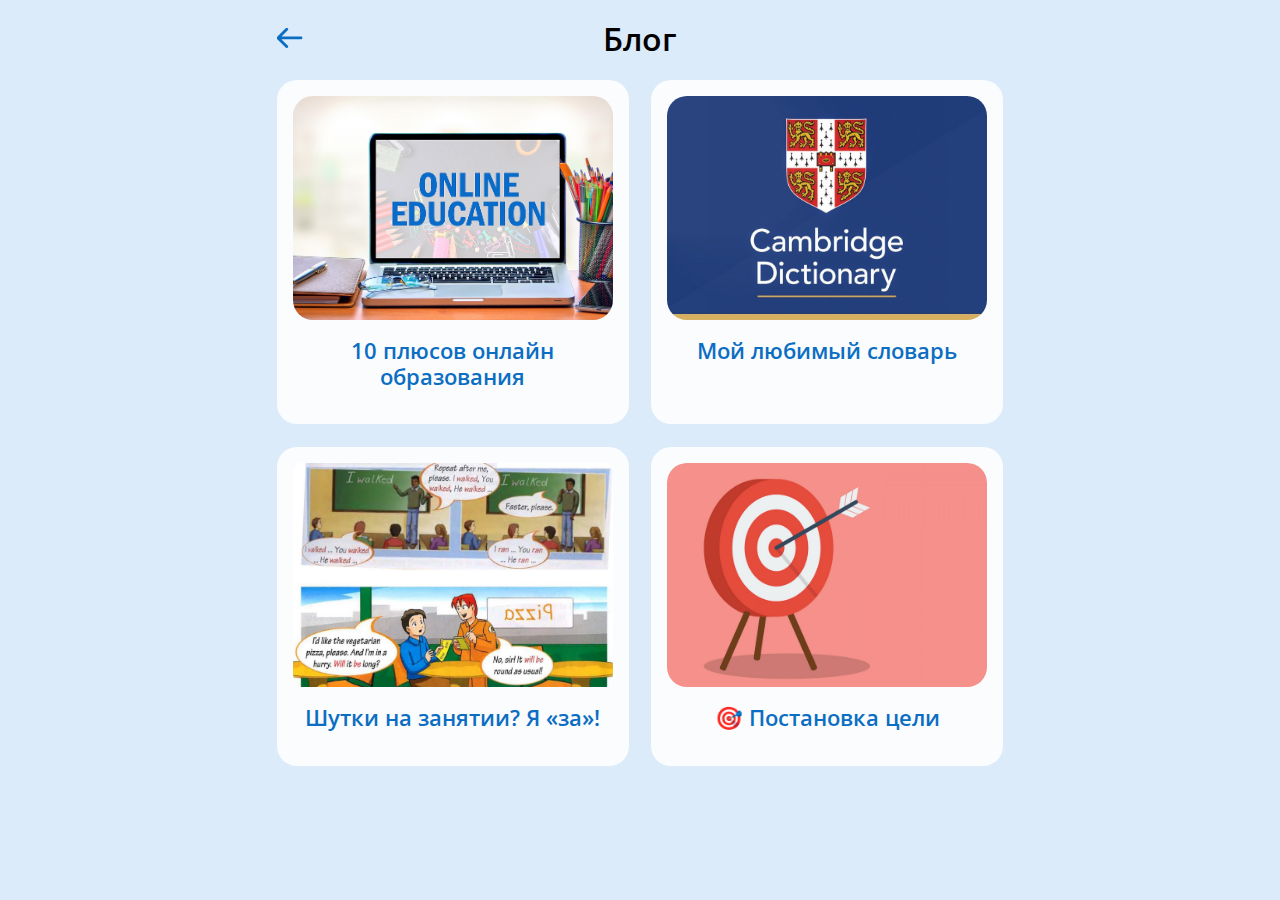
==== blog.html @ 2e04b910 "Add blog" ====
<!DOCTYPE html>
<html lang="ru">
  <head>
    <meta charset="UTF-8" />
    <meta http-equiv="X-UA-Compatible" content="IE=edge" />
    <meta name="viewport" content="width=device-width, initial-scale=1.0" />
    <title>Tatiana English | Блог</title>
    <link rel="stylesheet" href="styles/blog.css" />
  </head>
  <body>
    <section class="container">
      <div class="blog">
        <div class="header">
          <a href="./index.html">
            <img src="./img/arrow.svg" alt="Назад" />
          </a>
          <h1>Блог</h1>
          <div class="spacer"></div>
        </div>
        <div class="content">
          <a href="./post.html" class="post">
            <div class="img">
              <img
                src="./img/posts/online-education.jpg"
                alt="Онлайн образование"
              />
            </div>
            <h2>10 плюсов онлайн образования</h2>
          </a>
          <a href="./cambridge-dictionary.html" class="post">
            <div class="img">
              <img
                src="./img/posts/cambridge-dictionary.jpeg"
                alt="Онлайн образование"
              />
            </div>
            <h2>Мой любимый словарь</h2>
          </a>
          <a href="./humor.html" class="post">
            <div class="img">
              <img src="./img/posts/humor.jpg" alt="Шутки на занятии" />
            </div>
            <h2>Шутки на занятии? Я «за»!</h2>
          </a>
          <a href="./goal.html" class="post">
            <div class="img">
              <img src="./img/posts/goal.jpg" alt="Постановка цели" />
            </div>
            <h2>🎯 Постановка цели</h2>
          </a>
        </div>
      </div>
    </section>
  </body>
</html>
---- styles/blog.css ----
@import url("../fonts/stylesheet.css"); /*! normalize.css v8.0.1 | MIT License | github.com/necolas/normalize.css */
/* Document
   ========================================================================== */
/**
 * 1. Correct the line height in all browsers.
 * 2. Prevent adjustments of font size after orientation changes in iOS.
 */
html {
  line-height: 1.15; /* 1 */
  -webkit-text-size-adjust: 100%; /* 2 */
}

/* Sections
     ========================================================================== */
/**
   * Remove the margin in all browsers.
   */
body {
  margin: 0;
}

/**
   * Render the `main` element consistently in IE.
   */
main {
  display: block;
}

/**
   * Correct the font size and margin on `h1` elements within `section` and
   * `article` contexts in Chrome, Firefox, and Safari.
   */
h1 {
  font-size: 2em;
  margin: 0.67em 0;
}

/* Grouping content
     ========================================================================== */
/**
   * 1. Add the correct box sizing in Firefox.
   * 2. Show the overflow in Edge and IE.
   */
hr {
  box-sizing: content-box; /* 1 */
  height: 0; /* 1 */
  overflow: visible; /* 2 */
}

/**
   * 1. Correct the inheritance and scaling of font size in all browsers.
   * 2. Correct the odd `em` font sizing in all browsers.
   */
pre {
  font-family: monospace, monospace; /* 1 */
  font-size: 1em; /* 2 */
}

/* Text-level semantics
     ========================================================================== */
/**
   * Remove the gray background on active links in IE 10.
   */
a {
  background-color: transparent;
}

/**
   * 1. Remove the bottom border in Chrome 57-
   * 2. Add the correct text decoration in Chrome, Edge, IE, Opera, and Safari.
   */
abbr[title] {
  border-bottom: none; /* 1 */
  text-decoration: underline; /* 2 */
  -webkit-text-decoration: underline dotted;
          text-decoration: underline dotted; /* 2 */
}

/**
   * Add the correct font weight in Chrome, Edge, and Safari.
   */
b,
strong {
  font-weight: bolder;
}

/**
   * 1. Correct the inheritance and scaling of font size in all browsers.
   * 2. Correct the odd `em` font sizing in all browsers.
   */
code,
kbd,
samp {
  font-family: monospace, monospace; /* 1 */
  font-size: 1em; /* 2 */
}

/**
   * Add the correct font size in all browsers.
   */
small {
  font-size: 80%;
}

/**
   * Prevent `sub` and `sup` elements from affecting the line height in
   * all browsers.
   */
sub,
sup {
  font-size: 75%;
  line-height: 0;
  position: relative;
  vertical-align: baseline;
}

sub {
  bottom: -0.25em;
}

sup {
  top: -0.5em;
}

/* Embedded content
     ========================================================================== */
/**
   * Remove the border on images inside links in IE 10.
   */
img {
  border-style: none;
}

/* Forms
     ========================================================================== */
/**
   * 1. Change the font styles in all browsers.
   * 2. Remove the margin in Firefox and Safari.
   */
button,
input,
optgroup,
select,
textarea {
  font-family: inherit; /* 1 */
  font-size: 100%; /* 1 */
  line-height: 1.15; /* 1 */
  margin: 0; /* 2 */
}

/**
   * Show the overflow in IE.
   * 1. Show the overflow in Edge.
   */
button,
input {
  /* 1 */
  overflow: visible;
}

/**
   * Remove the inheritance of text transform in Edge, Firefox, and IE.
   * 1. Remove the inheritance of text transform in Firefox.
   */
button,
select {
  /* 1 */
  text-transform: none;
}

/**
   * Correct the inability to style clickable types in iOS and Safari.
   */
button,
[type=button],
[type=reset],
[type=submit] {
  -webkit-appearance: button;
}

/**
   * Remove the inner border and padding in Firefox.
   */
button::-moz-focus-inner,
[type=button]::-moz-focus-inner,
[type=reset]::-moz-focus-inner,
[type=submit]::-moz-focus-inner {
  border-style: none;
  padding: 0;
}

/**
   * Restore the focus styles unset by the previous rule.
   */
button:-moz-focusring,
[type=button]:-moz-focusring,
[type=reset]:-moz-focusring,
[type=submit]:-moz-focusring {
  outline: 1px dotted ButtonText;
}

/**
   * Correct the padding in Firefox.
   */
fieldset {
  padding: 0.35em 0.75em 0.625em;
}

/**
   * 1. Correct the text wrapping in Edge and IE.
   * 2. Correct the color inheritance from `fieldset` elements in IE.
   * 3. Remove the padding so developers are not caught out when they zero out
   *    `fieldset` elements in all browsers.
   */
legend {
  box-sizing: border-box; /* 1 */
  color: inherit; /* 2 */
  display: table; /* 1 */
  max-width: 100%; /* 1 */
  padding: 0; /* 3 */
  white-space: normal; /* 1 */
}

/**
   * Add the correct vertical alignment in Chrome, Firefox, and Opera.
   */
progress {
  vertical-align: baseline;
}

/**
   * Remove the default vertical scrollbar in IE 10+.
   */
textarea {
  overflow: auto;
}

/**
   * 1. Add the correct box sizing in IE 10.
   * 2. Remove the padding in IE 10.
   */
[type=checkbox],
[type=radio] {
  box-sizing: border-box; /* 1 */
  padding: 0; /* 2 */
}

/**
   * Correct the cursor style of increment and decrement buttons in Chrome.
   */
[type=number]::-webkit-inner-spin-button,
[type=number]::-webkit-outer-spin-button {
  height: auto;
}

/**
   * 1. Correct the odd appearance in Chrome and Safari.
   * 2. Correct the outline style in Safari.
   */
[type=search] {
  -webkit-appearance: textfield; /* 1 */
  outline-offset: -2px; /* 2 */
}

/**
   * Remove the inner padding in Chrome and Safari on macOS.
   */
[type=search]::-webkit-search-decoration {
  -webkit-appearance: none;
}

/**
   * 1. Correct the inability to style clickable types in iOS and Safari.
   * 2. Change font properties to `inherit` in Safari.
   */
::-webkit-file-upload-button {
  -webkit-appearance: button; /* 1 */
  font: inherit; /* 2 */
}

/* Interactive
     ========================================================================== */
/*
   * Add the correct display in Edge, IE 10+, and Firefox.
   */
details {
  display: block;
}

/*
   * Add the correct display in all browsers.
   */
summary {
  display: list-item;
}

/* Misc
     ========================================================================== */
/**
   * Add the correct display in IE 10+.
   */
template {
  display: none;
}

/**
   * Add the correct display in IE 10.
   */
[hidden] {
  display: none;
}

body {
  margin: 0;
  font-family: "Open Sans", Arial, sans-serif;
  background-color: #dcebfa;
  box-sizing: border-box;
}

.strong {
  font-weight: bold;
}

.subheading {
  text-align: center;
  font-weight: 300;
  font-size: 1.4rem;
}

.button {
  display: inline-block;
  color: white;
  font-weight: bold;
  font-size: 0.96rem;
  text-transform: uppercase;
  border-radius: 30px;
  background-color: #ffb22e;
  border-style: solid;
  border: none;
  padding: 1rem 2rem;
  transition: all 0.2s linear;
  cursor: pointer;
  text-align: center;
  text-decoration: none;
}
@media (max-width: 1200px) {
  .button {
    display: block;
    margin: 0 auto;
    width: 12rem;
  }
}
.button_em {
  display: block;
  margin: 0 auto;
  border-radius: 20px;
  font-size: 1.2rem;
  font-weight: bold;
  text-transform: none;
}
.button_link {
  text-decoration: none;
}
.button:hover {
  background-color: #ffbb46;
}

.section {
  padding: 8rem 4rem;
}
@media (max-width: 576px) {
  .section {
    padding: 2rem 1rem 2rem 1rem;
  }
}
.section_light {
  background-color: #fbfcfe;
}

.footer {
  background-color: #0f1113;
  padding: 1rem;
  font-size: 0.9rem;
}
.footer__list {
  list-style: none;
  display: flex;
  justify-content: center;
  margin-bottom: 3rem;
  align-items: center;
}
@media (max-width: 480px) {
  .footer__list {
    flex-direction: column;
  }
}
.footer__item {
  margin: 0 1.4rem;
  font-weight: bold;
}
@media (max-width: 480px) {
  .footer__item {
    margin: 0.5rem 0;
  }
}
.footer__link {
  text-decoration: none;
  color: white;
}
.footer .copyright {
  margin: 0 auto;
  text-align: center;
  color: rgba(255, 255, 255, 0.486);
}

.container {
  display: flex;
  justify-content: center;
}
.container .header {
  display: flex;
  justify-content: space-between;
  align-items: center;
  max-width: 60rem;
}
.container .header img {
  width: 1.6rem;
  transform: rotate(180deg);
}
.container .header .spacer {
  width: 1.6rem;
}
.container .content {
  max-width: 60rem;
  display: grid;
  grid-gap: 1.4rem;
  grid-template-columns: repeat(2, 22rem);
  justify-content: center;
}
@media (max-width: 768px) {
  .container .content {
    grid-template-columns: repeat(1, 22rem);
  }
}
@media (max-width: 480px) {
  .container .content {
    grid-template-columns: repeat(1, 20rem);
  }
}
.container .content .post {
  display: block;
  background-color: #fbfcfe;
  padding: 1rem;
  border-radius: 20px;
}
.container .content .post .img {
  display: flex;
  justify-content: center;
  align-items: center;
  overflow: hidden;
  max-width: 20rem;
  height: 14rem;
}
.container .content .post .img img {
  border-radius: 20px;
  min-width: 100%;
  min-height: 100%;
  -o-object-fit: cover;
     object-fit: cover;
}
.container .content .post h2 {
  font-size: 1.4rem;
  color: #0b6ec3;
  text-align: center;
}

h1 {
  text-align: center;
}

a {
  text-decoration: none;
}/*# sourceMappingURL=blog.css.map */
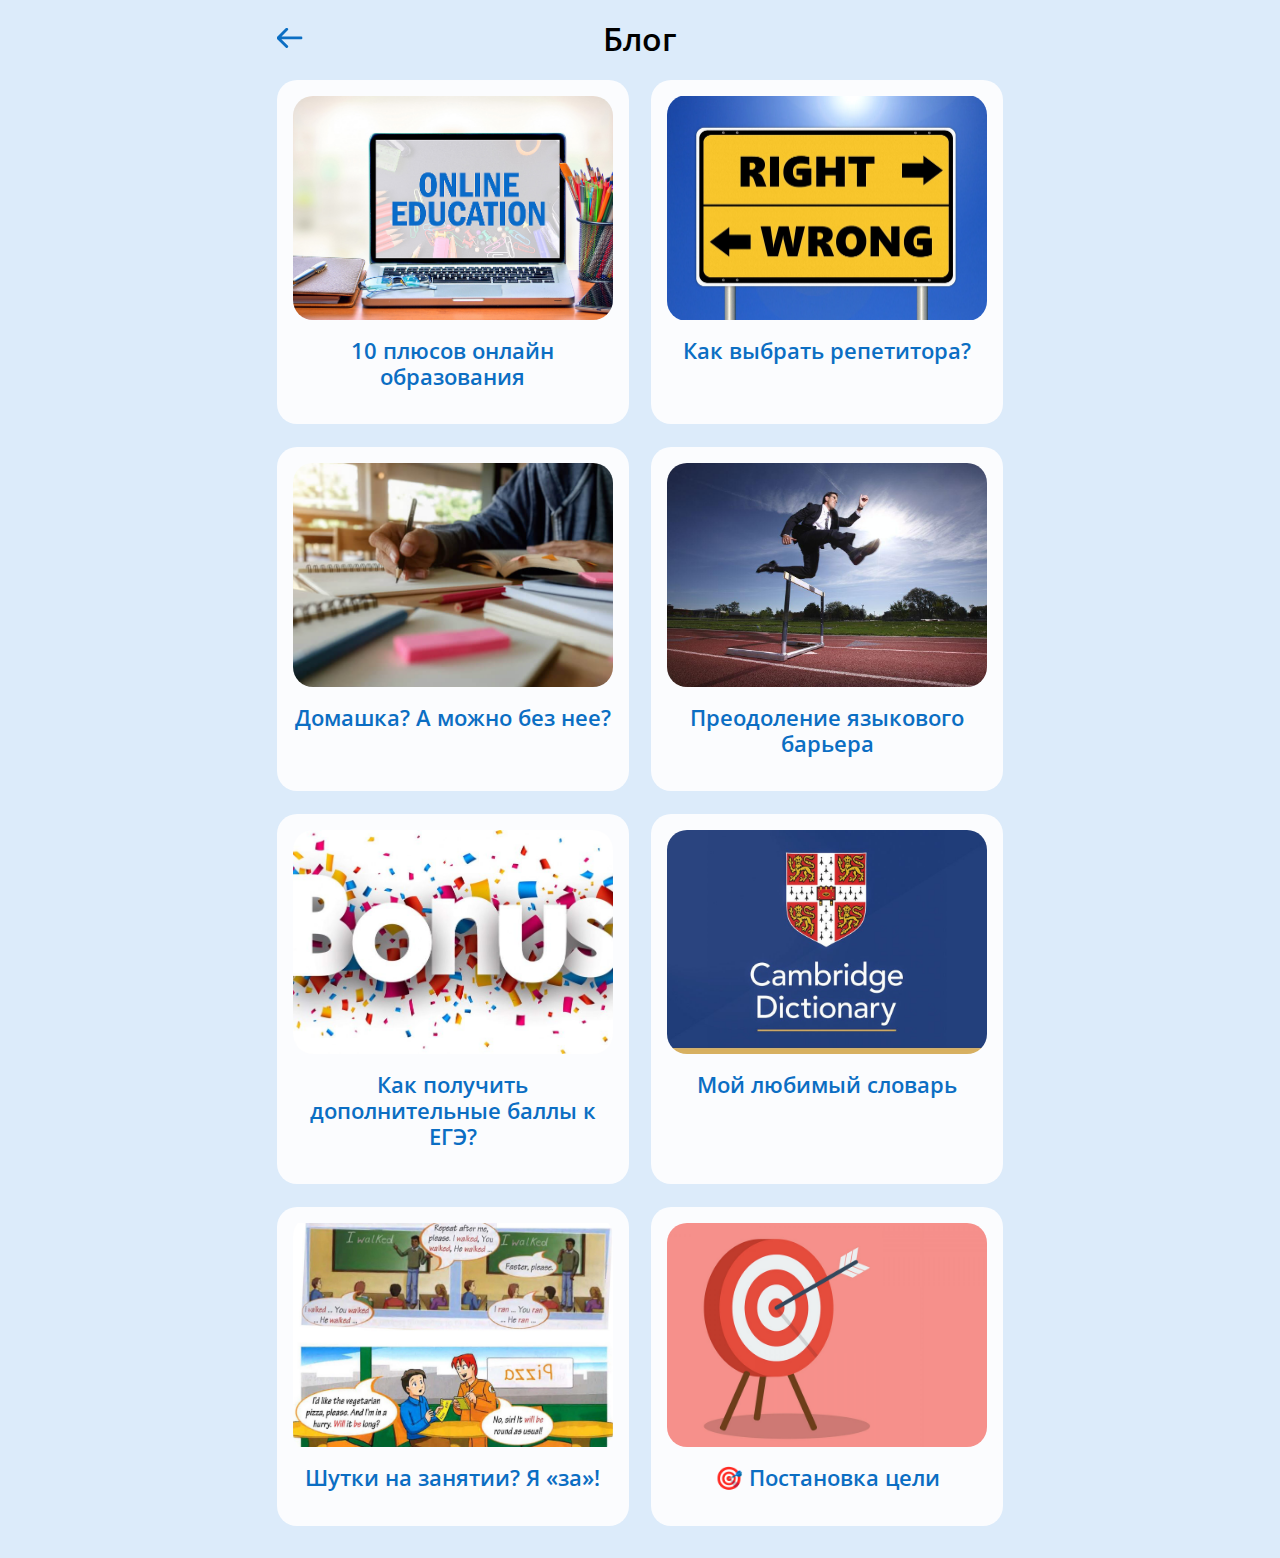
==== commit 505a798b: "Add articles and review" ====
--- a/blog.html
+++ b/blog.html
@@ -6,6 +6,7 @@
     <meta name="viewport" content="width=device-width, initial-scale=1.0" />
     <title>Tatiana English | Блог</title>
     <link rel="stylesheet" href="styles/blog.css" />
+    <link rel="icon" type="image/png" href="./img/favicon.png" />
   </head>
   <body>
     <section class="container">
@@ -26,6 +27,39 @@
               />
             </div>
             <h2>10 плюсов онлайн образования</h2>
+          </a>
+          <a href="./how-to-choose-tutor.html" class="post">
+            <div class="img">
+              <img
+                src="./img/posts/how-to-choose-tutor.webp"
+                alt="Как выбрать репетитора"
+              />
+            </div>
+            <h2>Как выбрать репетитора?</h2>
+          </a>
+          <a href="./homework.html" class="post">
+            <div class="img">
+              <img src="./img/posts/homework.jpg" alt="Домашка" />
+            </div>
+            <h2>Домашка? А можно без нее?</h2>
+          </a>
+          <a href="./language-barrier.html" class="post">
+            <div class="img">
+              <img
+                src="./img/posts/language-barrier.jpg"
+                alt="Преодоление языкового барьера"
+              />
+            </div>
+            <h2>Преодоление языкового барьера</h2>
+          </a>
+          <a href="./extra-points-ege.html" class="post">
+            <div class="img">
+              <img
+                src="./img/posts/extra-points-ege.jpg"
+                alt="Как получить дополнительные баллы к ЕГЭ"
+              />
+            </div>
+            <h2>Как получить дополнительные баллы к ЕГЭ?</h2>
           </a>
           <a href="./cambridge-dictionary.html" class="post">
             <div class="img">
--- a/styles/blog.css
+++ b/styles/blog.css
@@ -417,6 +417,9 @@
   display: flex;
   justify-content: center;
 }
+.container .blog {
+  margin-bottom: 2rem;
+}
 .container .header {
   display: flex;
   justify-content: space-between;
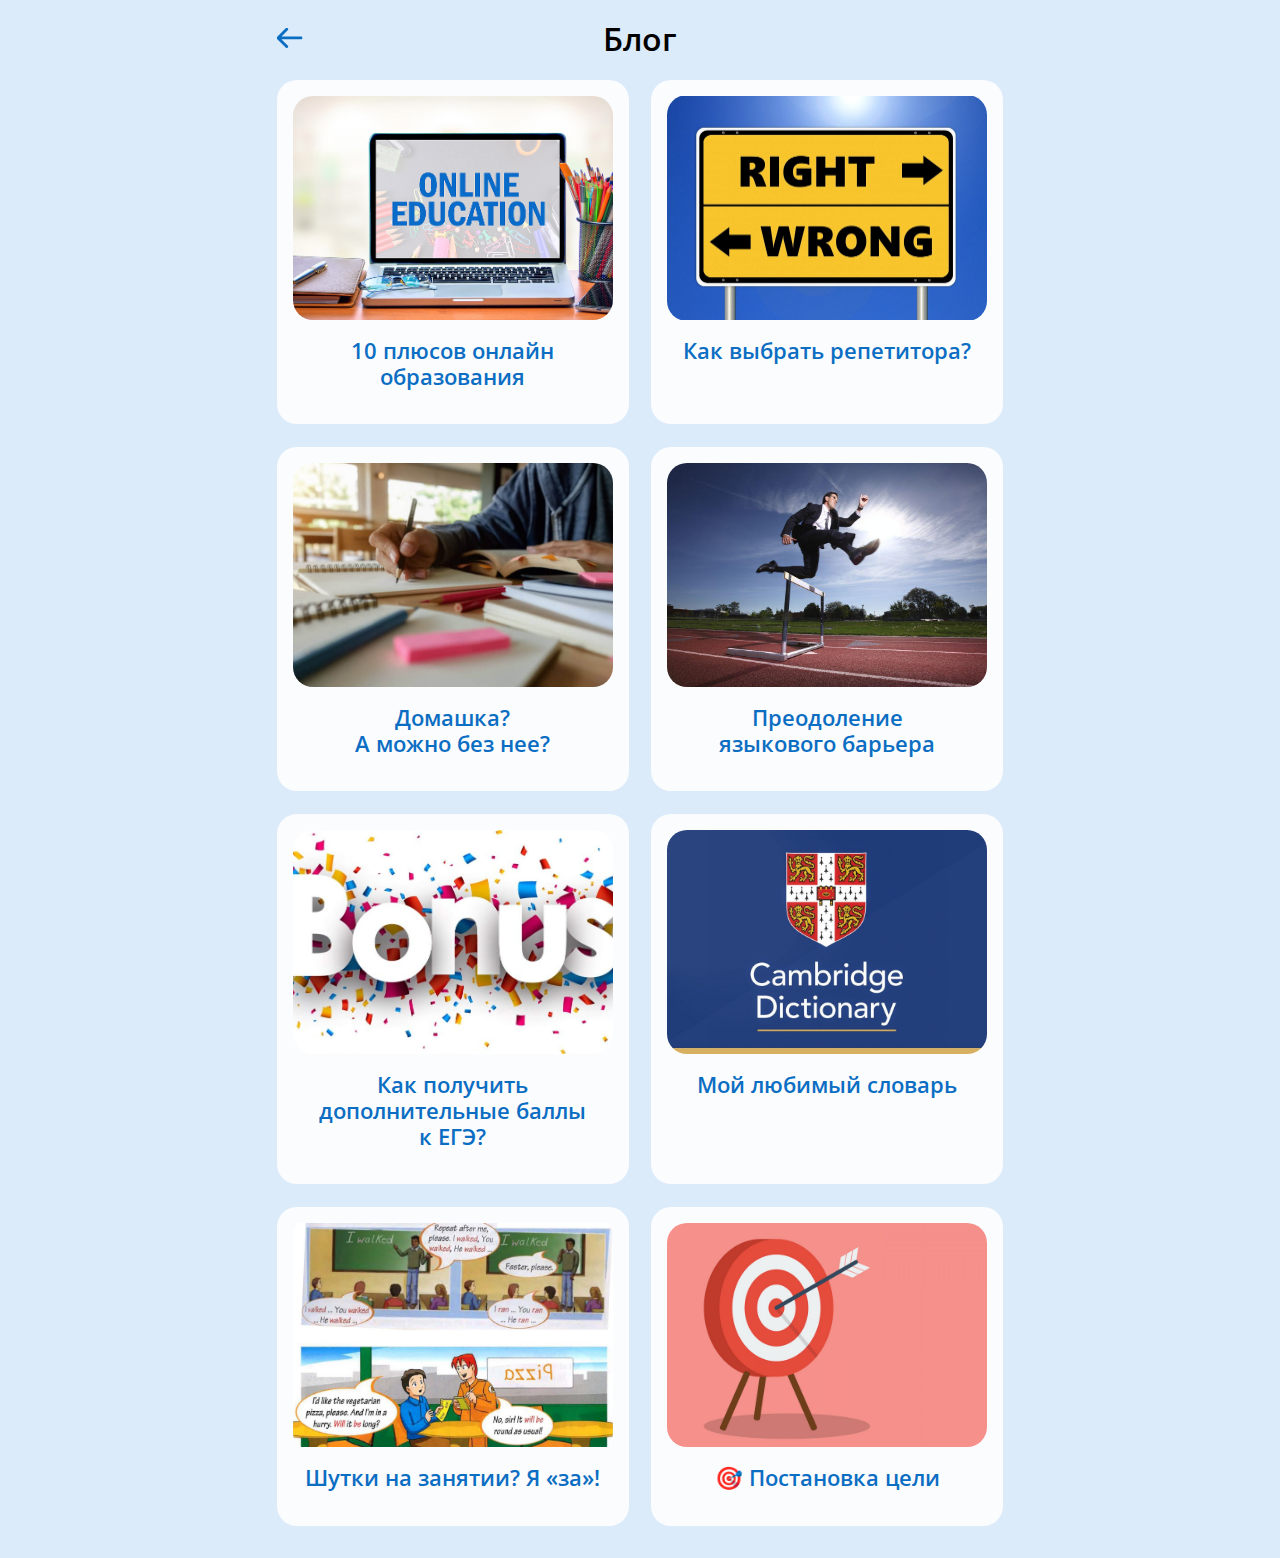
==== commit fb7c0baf: "Fix headings" ====
--- a/blog.html
+++ b/blog.html
@@ -41,7 +41,7 @@
             <div class="img">
               <img src="./img/posts/homework.jpg" alt="Домашка" />
             </div>
-            <h2>Домашка? А можно без нее?</h2>
+            <h2>Домашка? <br />А можно без нее?</h2>
           </a>
           <a href="./language-barrier.html" class="post">
             <div class="img">
@@ -50,7 +50,7 @@
                 alt="Преодоление языкового барьера"
               />
             </div>
-            <h2>Преодоление языкового барьера</h2>
+            <h2>Преодоление <br />языкового барьера</h2>
           </a>
           <a href="./extra-points-ege.html" class="post">
             <div class="img">
@@ -59,7 +59,7 @@
                 alt="Как получить дополнительные баллы к ЕГЭ"
               />
             </div>
-            <h2>Как получить дополнительные баллы к ЕГЭ?</h2>
+            <h2>Как получить дополнительные баллы <br />к ЕГЭ?</h2>
           </a>
           <a href="./cambridge-dictionary.html" class="post">
             <div class="img">
